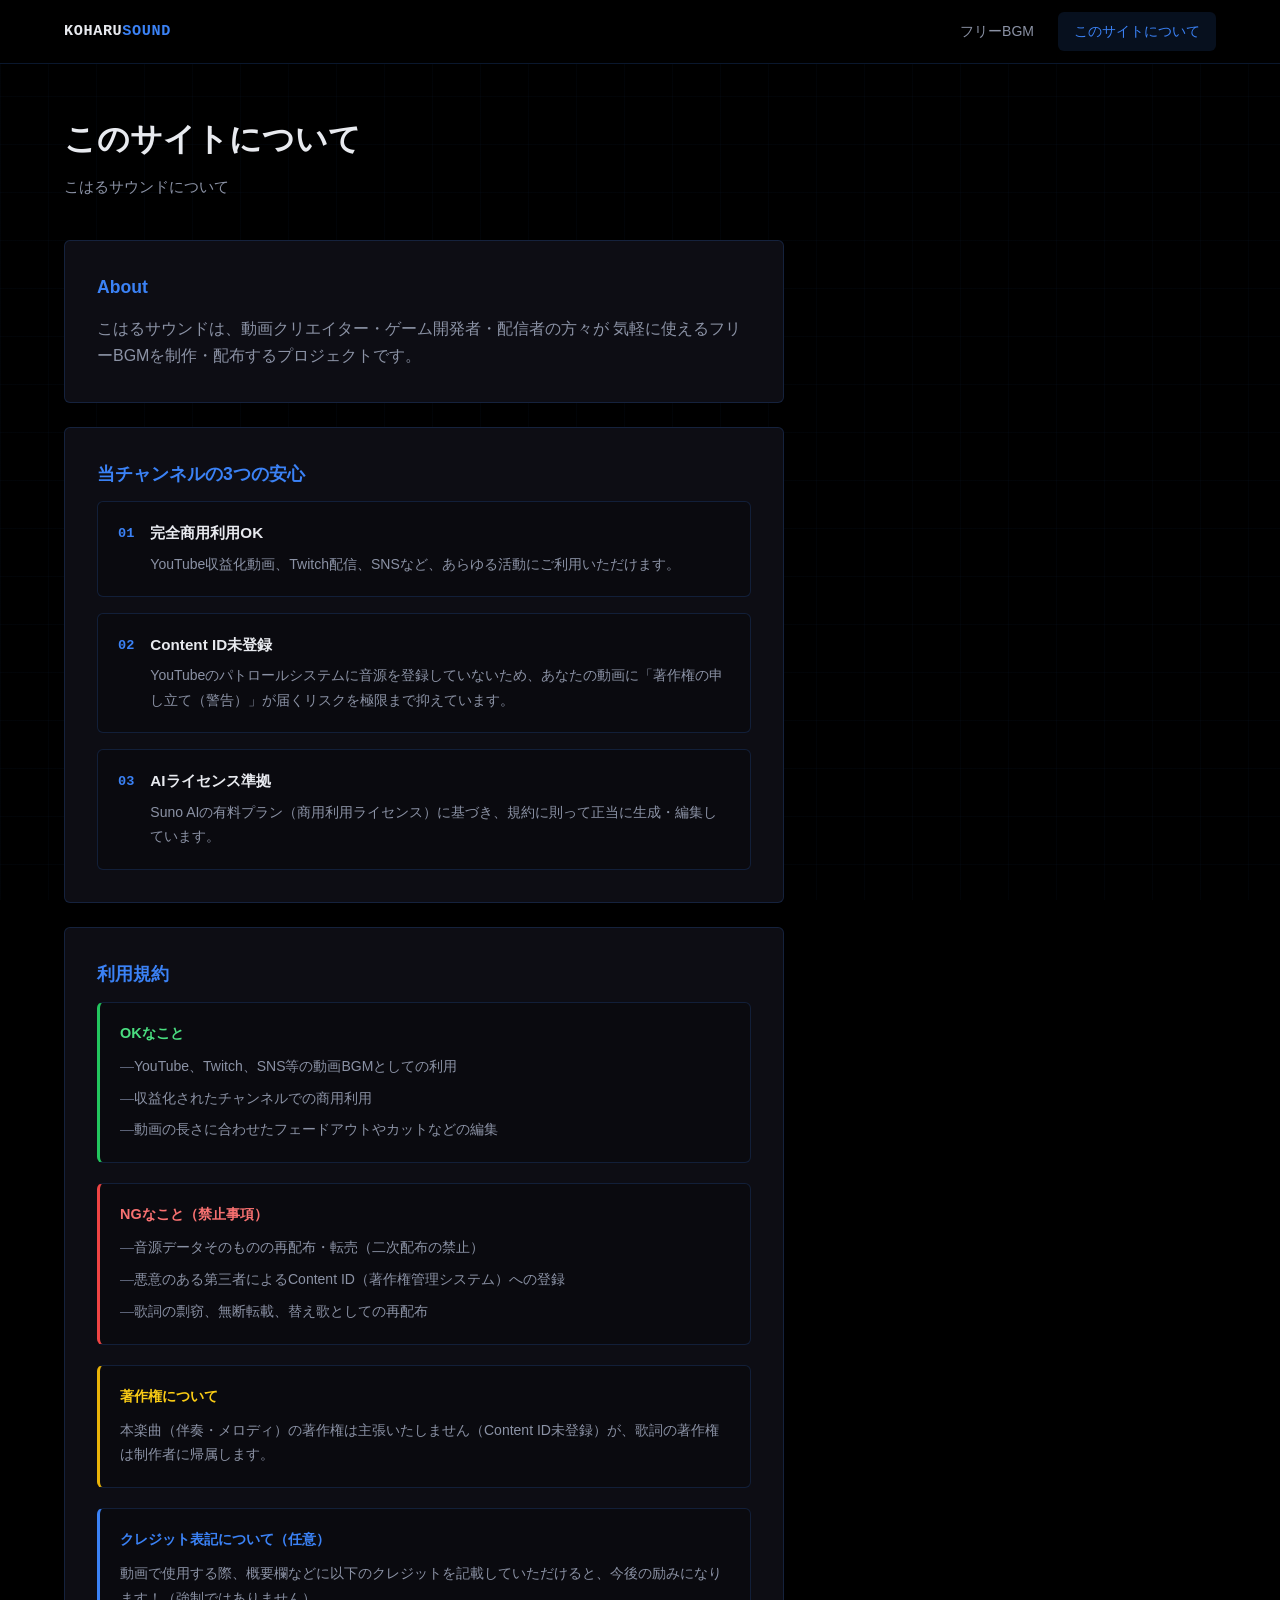
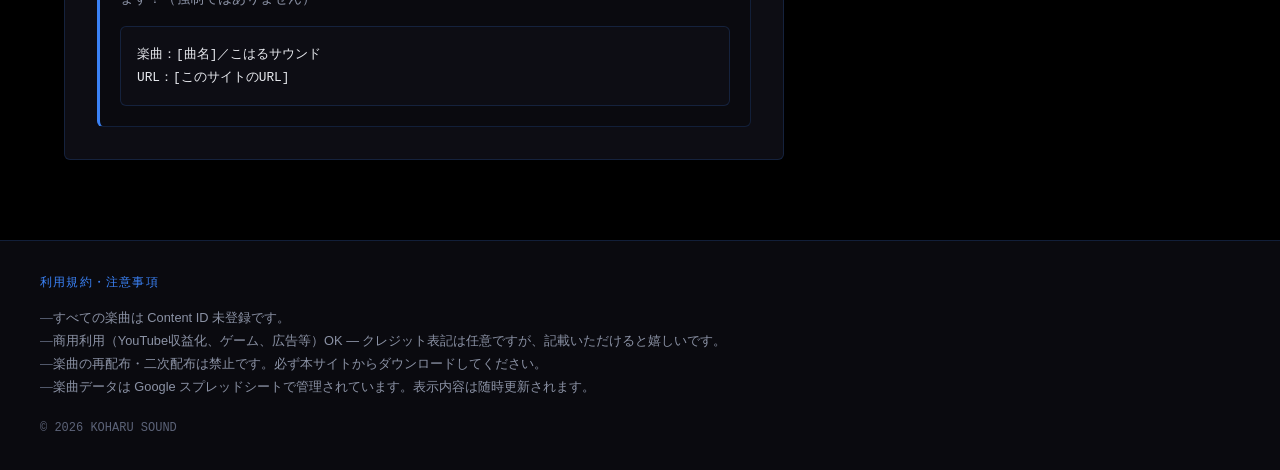
==== about.html @ 24f5a90c "Initial commit: こはるサウンド サイト" ====
<!DOCTYPE html>
<html lang="ja">
<head>
  <meta charset="UTF-8">
  <meta name="viewport" content="width=device-width, initial-scale=1.0">
  <meta name="description" content="こはるサウンド — このサイトについて">
  <title>このサイトについて | こはるサウンド</title>
  <link rel="stylesheet" href="style.css">
</head>
<body>

  <header class="site-header">
    <div class="header-inner">
      <a href="index.html" class="site-logo">KOHARU<span>SOUND</span></a>
      <nav class="site-nav" aria-label="メインナビゲーション">
        <a href="index.html">フリーBGM</a>
        <a href="about.html" class="active">このサイトについて</a>
      </nav>
    </div>
  </header>

  <main>
    <div class="container">
      <header class="page-header">
        <h1>このサイトについて</h1>
        <p>こはるサウンドについて</p>
      </header>

      <div class="content-block">
        <h2>About</h2>
        <p>
          こはるサウンドは、動画クリエイター・ゲーム開発者・配信者の方々が
          気軽に使えるフリーBGMを制作・配布するプロジェクトです。
        </p>
      </div>

      <div class="content-block">
        <h2>当チャンネルの3つの安心</h2>
        <ol class="assurance__list">
          <li class="assurance__item">
            <span class="assurance__num" aria-hidden="true">01</span>
            <div class="assurance__body">
              <h3 class="assurance__title">完全商用利用OK</h3>
              <p class="assurance__desc">
                YouTube収益化動画、Twitch配信、SNSなど、あらゆる活動にご利用いただけます。
              </p>
            </div>
          </li>
          <li class="assurance__item">
            <span class="assurance__num" aria-hidden="true">02</span>
            <div class="assurance__body">
              <h3 class="assurance__title">Content ID未登録</h3>
              <p class="assurance__desc">
                YouTubeのパトロールシステムに音源を登録していないため、あなたの動画に「著作権の申し立て（警告）」が届くリスクを極限まで抑えています。
              </p>
            </div>
          </li>
          <li class="assurance__item">
            <span class="assurance__num" aria-hidden="true">03</span>
            <div class="assurance__body">
              <h3 class="assurance__title">AIライセンス準拠</h3>
              <p class="assurance__desc">
                Suno AIの有料プラン（商用利用ライセンス）に基づき、規約に則って正当に生成・編集しています。
              </p>
            </div>
          </li>
        </ol>
      </div>

      <div class="content-block">
        <h2>利用規約</h2>

        <section class="terms-section terms-section--ok">
          <h3 class="terms-section__label">OKなこと</h3>
          <ul class="terms-list">
            <li>YouTube、Twitch、SNS等の動画BGMとしての利用</li>
            <li>収益化されたチャンネルでの商用利用</li>
            <li>動画の長さに合わせたフェードアウトやカットなどの編集</li>
          </ul>
        </section>

        <section class="terms-section terms-section--ng">
          <h3 class="terms-section__label">NGなこと（禁止事項）</h3>
          <ul class="terms-list">
            <li>音源データそのものの再配布・転売（二次配布の禁止）</li>
            <li>悪意のある第三者によるContent ID（著作権管理システム）への登録</li>
            <li>歌詞の剽窃、無断転載、替え歌としての再配布</li>
          </ul>
        </section>

        <section class="terms-section terms-section--warn">
          <h3 class="terms-section__label">著作権について</h3>
          <p class="terms-note">
            本楽曲（伴奏・メロディ）の著作権は主張いたしません（Content ID未登録）が、歌詞の著作権は制作者に帰属します。
          </p>
        </section>

        <section class="terms-section terms-section--credit">
          <h3 class="terms-section__label">クレジット表記について（任意）</h3>
          <p class="terms-note">
            動画で使用する際、概要欄などに以下のクレジットを記載していただけると、今後の励みになります！（強制ではありません）
          </p>
          <pre class="terms-credit">楽曲：[曲名]／こはるサウンド
URL：[このサイトのURL]</pre>
        </section>
      </div>
    </div>
  </main>

  <footer class="site-footer">
    <div class="footer-inner">
      <p class="footer-title">利用規約・注意事項</p>
      <ul class="footer-notice">
        <li>すべての楽曲は Content ID 未登録です。</li>
        <li>商用利用（YouTube収益化、ゲーム、広告等）OK — クレジット表記は任意ですが、記載いただけると嬉しいです。</li>
        <li>楽曲の再配布・二次配布は禁止です。必ず本サイトからダウンロードしてください。</li>
        <li>楽曲データは Google スプレッドシートで管理されています。表示内容は随時更新されます。</li>
      </ul>
      <p class="footer-copy">&copy; 2026 KOHARU SOUND</p>
    </div>
  </footer>

</body>
</html>
---- style.css ----
/* ========================================
   こはるサウンド — Cyber / Infra Theme
   ======================================== */

:root {
  --color-bg: #000000;
  --color-bg-elevated: #0a0a0f;
  --color-bg-card: #0d0d14;
  --color-border: rgba(59, 130, 246, 0.18);
  --color-border-hover: rgba(59, 130, 246, 0.45);
  --color-accent: #3b82f6;
  --color-accent-dim: rgba(59, 130, 246, 0.12);
  --color-accent-glow: rgba(59, 130, 246, 0.35);
  --color-text: #e8eaef;
  --color-text-muted: #8b92a5;
  --color-text-dim: #5c6378;
  --font-sans: "Segoe UI", "Hiragino Sans", "Hiragino Kaku Gothic ProN", Meiryo, sans-serif;
  --font-mono: "Cascadia Code", "Consolas", "Courier New", monospace;
  --header-height: 64px;
  --max-width: 1200px;
  --radius: 6px;
  --transition: 0.25s ease;
}

*,
*::before,
*::after {
  box-sizing: border-box;
  margin: 0;
  padding: 0;
}

html {
  scroll-behavior: smooth;
}

body {
  font-family: var(--font-sans);
  background-color: var(--color-bg);
  color: var(--color-text);
  line-height: 1.7;
  min-height: 100vh;
  display: flex;
  flex-direction: column;
  -webkit-font-smoothing: antialiased;
}

/* ---- Background grid ---- */
body::before {
  content: "";
  position: fixed;
  inset: 0;
  background-image:
    linear-gradient(rgba(59, 130, 246, 0.03) 1px, transparent 1px),
    linear-gradient(90deg, rgba(59, 130, 246, 0.03) 1px, transparent 1px);
  background-size: 48px 48px;
  pointer-events: none;
  z-index: 0;
}

/* ---- Header ---- */
.site-header {
  position: sticky;
  top: 0;
  z-index: 100;
  height: var(--header-height);
  background: rgba(0, 0, 0, 0.85);
  backdrop-filter: blur(12px);
  border-bottom: 1px solid var(--color-border);
}

.header-inner {
  max-width: var(--max-width);
  margin: 0 auto;
  padding: 0 24px;
  height: 100%;
  display: flex;
  align-items: center;
  justify-content: space-between;
}

.site-logo {
  font-family: var(--font-mono);
  font-size: 0.95rem;
  font-weight: 600;
  color: var(--color-text);
  text-decoration: none;
  letter-spacing: 0.04em;
}

.site-logo span {
  color: var(--color-accent);
}

.site-nav {
  display: flex;
  gap: 8px;
}

.site-nav a {
  font-size: 0.875rem;
  color: var(--color-text-muted);
  text-decoration: none;
  padding: 8px 16px;
  border-radius: var(--radius);
  transition: color var(--transition), background var(--transition);
}

.site-nav a:hover,
.site-nav a.active {
  color: var(--color-accent);
  background: var(--color-accent-dim);
}

/* ---- Main ---- */
main {
  flex: 1;
  position: relative;
  z-index: 1;
}

.container {
  max-width: var(--max-width);
  margin: 0 auto;
  padding: 48px 24px 80px;
}

/* ---- Hero (index) ---- */
.hero {
  margin-bottom: 48px;
}

.hero-label {
  font-family: var(--font-mono);
  font-size: 0.75rem;
  color: var(--color-accent);
  letter-spacing: 0.15em;
  text-transform: uppercase;
  margin-bottom: 12px;
}

.hero-title {
  font-size: clamp(1.75rem, 4vw, 2.5rem);
  font-weight: 700;
  letter-spacing: -0.02em;
  line-height: 1.2;
  margin-bottom: 16px;
}

.hero-desc {
  color: var(--color-text-muted);
  max-width: 560px;
  font-size: 0.95rem;
}

/* ---- Page header (sub pages) ---- */
.page-header {
  margin-bottom: 40px;
}

.page-header h1 {
  font-size: clamp(1.5rem, 3vw, 2rem);
  font-weight: 700;
  margin-bottom: 8px;
}

.page-header p {
  color: var(--color-text-muted);
  font-size: 0.95rem;
}

/* ---- Loading / Error ---- */
.status-message {
  text-align: center;
  padding: 64px 24px;
  color: var(--color-text-muted);
  font-family: var(--font-mono);
  font-size: 0.875rem;
}

.status-message.error {
  color: #f87171;
}

.status-message .pulse {
  display: inline-block;
  animation: pulse 1.4s ease-in-out infinite;
}

@keyframes pulse {
  0%, 100% { opacity: 0.4; }
  50% { opacity: 1; }
}

/* ---- Song Grid ---- */
.song-grid {
  display: grid;
  grid-template-columns: repeat(auto-fill, minmax(300px, 1fr));
  gap: 24px;
}

.song-card {
  background: var(--color-bg-card);
  border: 1px solid var(--color-border);
  border-radius: var(--radius);
  overflow: hidden;
  transition: border-color var(--transition), box-shadow var(--transition);
  scroll-margin-top: calc(var(--header-height) + 24px);
}

.song-card:hover {
  border-color: var(--color-border-hover);
  box-shadow: 0 0 24px var(--color-accent-glow);
}

.song-card.highlight {
  border-color: var(--color-accent);
  box-shadow: 0 0 32px var(--color-accent-glow);
}

.song-card__thumb {
  aspect-ratio: 16 / 9;
  background: var(--color-bg-elevated);
  overflow: hidden;
  position: relative;
}

.song-card__thumb img {
  width: 100%;
  height: 100%;
  object-fit: cover;
  display: block;
}

.song-card__thumb-placeholder {
  width: 100%;
  height: 100%;
  display: flex;
  align-items: center;
  justify-content: center;
  color: var(--color-text-dim);
  font-family: var(--font-mono);
  font-size: 0.75rem;
}

.song-card__body {
  padding: 20px;
}

.song-card__id {
  font-family: var(--font-mono);
  font-size: 0.7rem;
  color: var(--color-accent);
  letter-spacing: 0.08em;
  margin-bottom: 6px;
}

.song-card__title {
  font-size: 1.05rem;
  font-weight: 600;
  margin-bottom: 10px;
  line-height: 1.4;
}

.song-card__genres,
.song-card__tags {
  display: flex;
  flex-wrap: wrap;
  gap: 6px;
}

.song-card__genres {
  margin-bottom: 12px;
}

.song-card__tags {
  margin-bottom: 16px;
}

.tag {
  font-size: 0.7rem;
  font-family: var(--font-mono);
  padding: 3px 8px;
  border-radius: 3px;
  background: var(--color-accent-dim);
  color: var(--color-accent);
  border: 1px solid var(--color-border);
}

.tag--genre {
  background: transparent;
  color: #ffffff;
  border-color: rgba(255, 255, 255, 0.35);
}

.song-card__actions {
  display: flex;
  flex-direction: column;
  gap: 12px;
}

.song-card__youtube .btn {
  width: 100%;
  font-size: 0.9rem;
  padding: 11px 16px;
}

.song-card__download-label {
  margin: 0;
  text-align: center;
  font-family: var(--font-mono);
  font-size: 0.85rem;
  color: var(--color-text-dim);
  letter-spacing: 0.08em;
}

.song-card__downloads {
  display: flex;
  gap: 8px;
}

.song-card__downloads .btn {
  flex: 1;
  font-size: 0.9rem;
  padding: 11px 12px;
}

.btn {
  min-width: 72px;
  display: inline-flex;
  align-items: center;
  justify-content: center;
  padding: 10px 14px;
  font-size: 0.8rem;
  font-family: var(--font-mono);
  font-weight: 500;
  text-decoration: none;
  border-radius: var(--radius);
  border: 1px solid var(--color-border);
  background: transparent;
  color: var(--color-text);
  cursor: pointer;
  transition: background var(--transition), border-color var(--transition), color var(--transition);
}

button.btn {
  appearance: none;
  line-height: inherit;
}

.btn:hover {
  border-color: var(--color-accent);
  color: var(--color-accent);
  background: var(--color-accent-dim);
}

.btn--primary {
  background: var(--color-accent);
  border-color: var(--color-accent);
  color: #fff;
}

.btn--primary:hover {
  background: #2563eb;
  border-color: #2563eb;
  color: #fff;
}

.btn--disabled,
.btn:disabled,
.btn[aria-disabled="true"] {
  opacity: 0.35;
  cursor: not-allowed;
}

/* ---- Sub page content ---- */
.content-block {
  background: var(--color-bg-card);
  border: 1px solid var(--color-border);
  border-radius: var(--radius);
  padding: 32px;
  max-width: 720px;
}

.content-block + .content-block {
  margin-top: 24px;
}

.content-block h2 {
  font-size: 1.1rem;
  margin-bottom: 12px;
  color: var(--color-accent);
}

.content-block p {
  color: var(--color-text-muted);
  margin-bottom: 16px;
}

.content-block p:last-child {
  margin-bottom: 0;
}

.assurance__list {
  list-style: none;
  display: flex;
  flex-direction: column;
  gap: 16px;
}

.assurance__item {
  display: flex;
  gap: 16px;
  padding: 20px;
  background: var(--color-bg-elevated);
  border: 1px solid var(--color-border);
  border-radius: var(--radius);
  transition: border-color var(--transition), box-shadow var(--transition);
}

.assurance__item:hover {
  border-color: var(--color-border-hover);
  box-shadow: 0 0 20px var(--color-accent-glow);
}

.assurance__num {
  flex-shrink: 0;
  font-family: var(--font-mono);
  font-size: 0.85rem;
  font-weight: 600;
  color: var(--color-accent);
  line-height: 1.4;
  padding-top: 2px;
}

.assurance__body {
  min-width: 0;
}

.assurance__title {
  font-size: 0.95rem;
  font-weight: 600;
  color: var(--color-text);
  margin-bottom: 8px;
  line-height: 1.4;
}

.assurance__desc {
  font-size: 0.875rem;
  color: var(--color-text-muted);
  line-height: 1.75;
  margin: 0;
}

.terms-section {
  padding: 20px;
  margin-top: 20px;
  background: var(--color-bg-elevated);
  border: 1px solid var(--color-border);
  border-radius: var(--radius);
  border-left-width: 3px;
}

.terms-section:first-of-type {
  margin-top: 8px;
}

.terms-section--ok {
  border-left-color: #22c55e;
}

.terms-section--ng {
  border-left-color: #ef4444;
}

.terms-section--warn {
  border-left-color: #eab308;
}

.terms-section--credit {
  border-left-color: var(--color-accent);
}

.terms-section__label {
  font-size: 0.9rem;
  font-weight: 600;
  margin-bottom: 12px;
  line-height: 1.4;
}

.terms-section--ok .terms-section__label {
  color: #4ade80;
}

.terms-section--ng .terms-section__label {
  color: #f87171;
}

.terms-section--warn .terms-section__label {
  color: #facc15;
}

.terms-section--credit .terms-section__label {
  color: var(--color-accent);
}

.terms-list {
  list-style: none;
  display: flex;
  flex-direction: column;
  gap: 8px;
}

.terms-list li {
  font-size: 0.875rem;
  color: var(--color-text-muted);
  line-height: 1.7;
  padding-left: 1em;
  position: relative;
}

.terms-list li::before {
  content: "—";
  position: absolute;
  left: 0;
  color: var(--color-text-dim);
}

.terms-note {
  font-size: 0.875rem;
  color: var(--color-text-muted);
  line-height: 1.75;
  margin: 0;
}

.terms-credit {
  margin: 16px 0 0;
  padding: 16px;
  font-family: var(--font-mono);
  font-size: 0.8rem;
  line-height: 1.8;
  color: var(--color-text);
  background: var(--color-bg-card);
  border: 1px solid var(--color-border);
  border-radius: var(--radius);
  white-space: pre-wrap;
}

/* ---- Footer ---- */
.site-footer {
  position: relative;
  z-index: 1;
  border-top: 1px solid var(--color-border);
  background: var(--color-bg-elevated);
  padding: 32px 24px;
}

.footer-inner {
  max-width: var(--max-width);
  margin: 0 auto;
}

.footer-title {
  font-family: var(--font-mono);
  font-size: 0.75rem;
  color: var(--color-accent);
  letter-spacing: 0.1em;
  margin-bottom: 12px;
}

.footer-notice {
  font-size: 0.8rem;
  color: var(--color-text-muted);
  line-height: 1.8;
}

.footer-notice li {
  list-style: none;
  padding-left: 1em;
  position: relative;
}

.footer-notice li::before {
  content: "—";
  position: absolute;
  left: 0;
  color: var(--color-text-dim);
}

.footer-copy {
  margin-top: 20px;
  font-size: 0.75rem;
  color: var(--color-text-dim);
  font-family: var(--font-mono);
}

/* ---- Responsive ---- */
@media (max-width: 640px) {
  .header-inner {
    flex-direction: column;
    justify-content: center;
    gap: 4px;
    padding: 12px 16px;
    height: auto;
  }

  .site-header {
    height: auto;
    position: sticky;
  }

  :root {
    --header-height: 88px;
  }

  .site-nav a {
    padding: 6px 12px;
    font-size: 0.8rem;
  }

  .container {
    padding: 32px 16px 64px;
  }

  .song-grid {
    grid-template-columns: 1fr;
  }
}
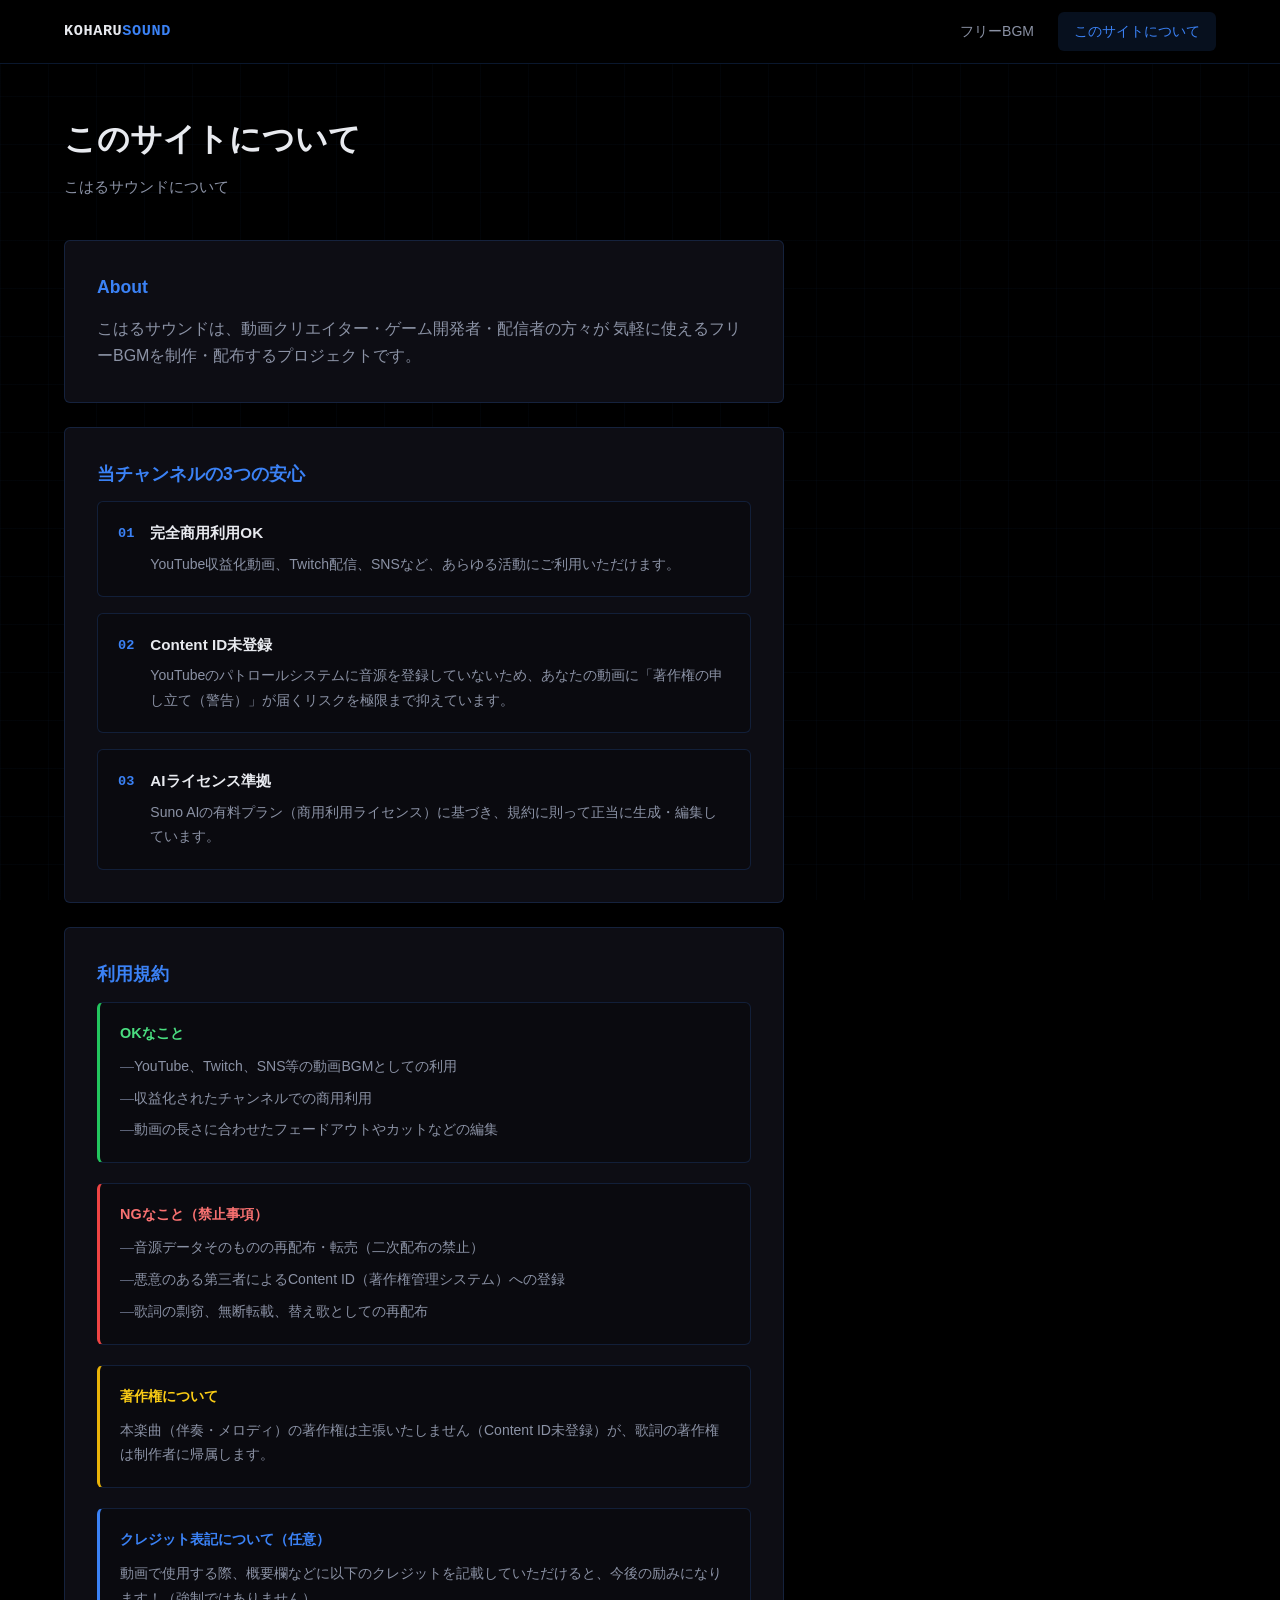
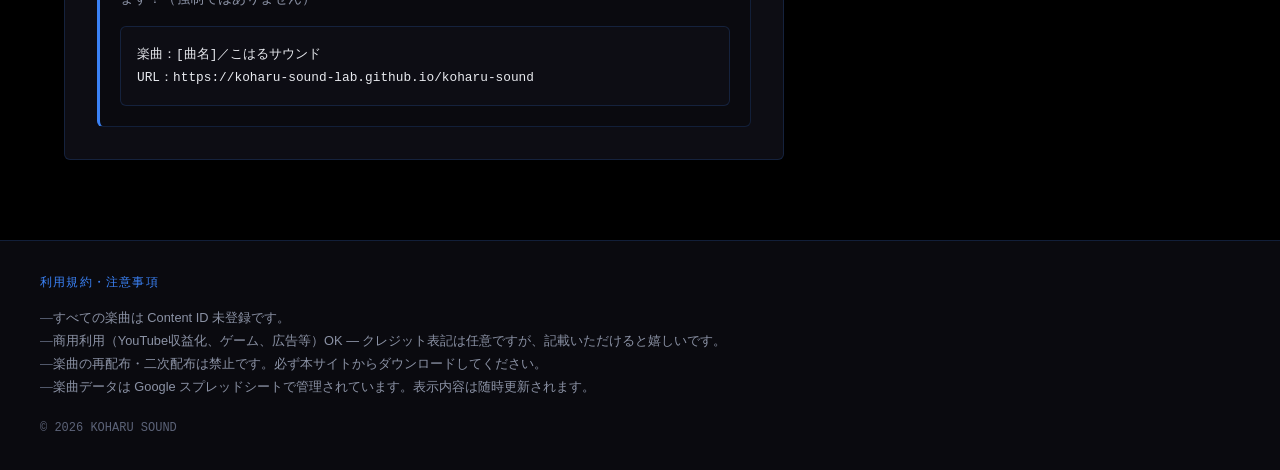
==== commit 0f24803a: "URL表示追記" ====
--- a/about.html
+++ b/about.html
@@ -101,7 +101,7 @@
             動画で使用する際、概要欄などに以下のクレジットを記載していただけると、今後の励みになります！（強制ではありません）
           </p>
           <pre class="terms-credit">楽曲：[曲名]／こはるサウンド
-URL：[このサイトのURL]</pre>
+URL：https://koharu-sound-lab.github.io/koharu-sound</pre>
         </section>
       </div>
     </div>
